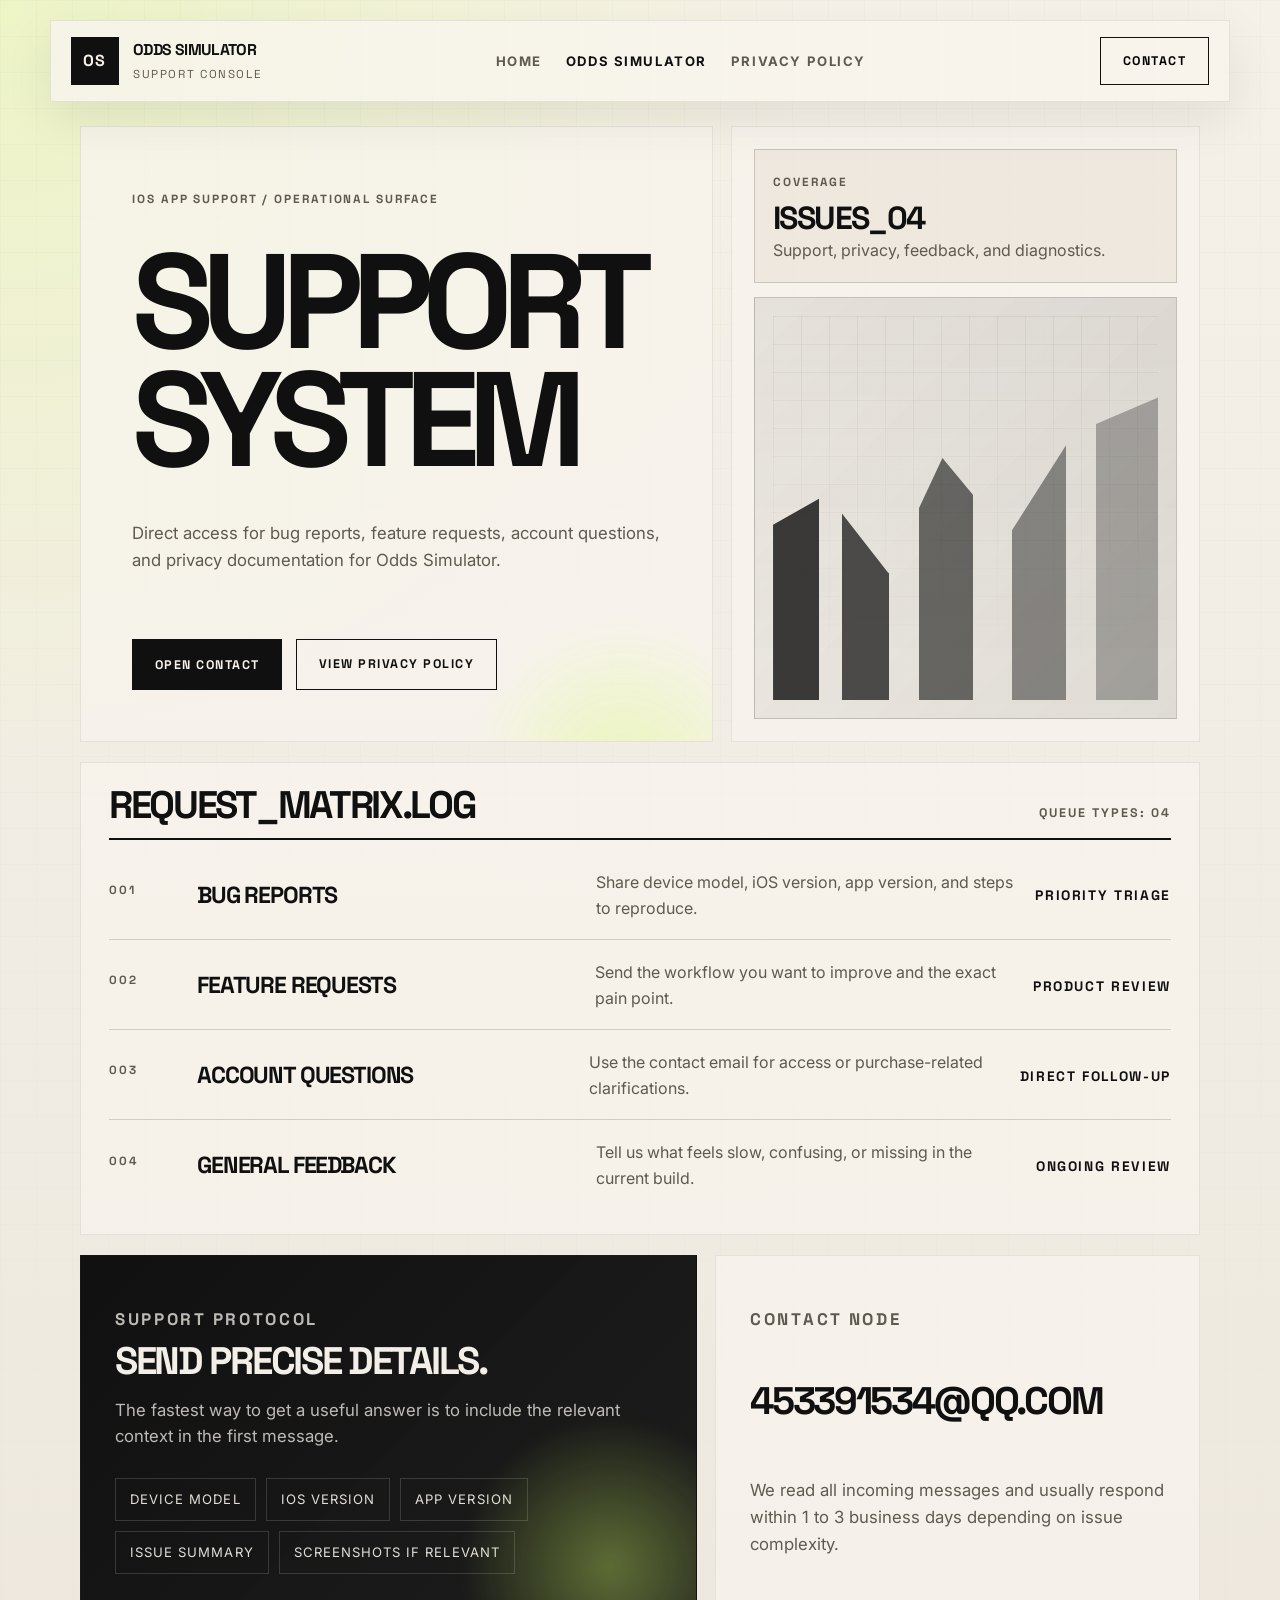
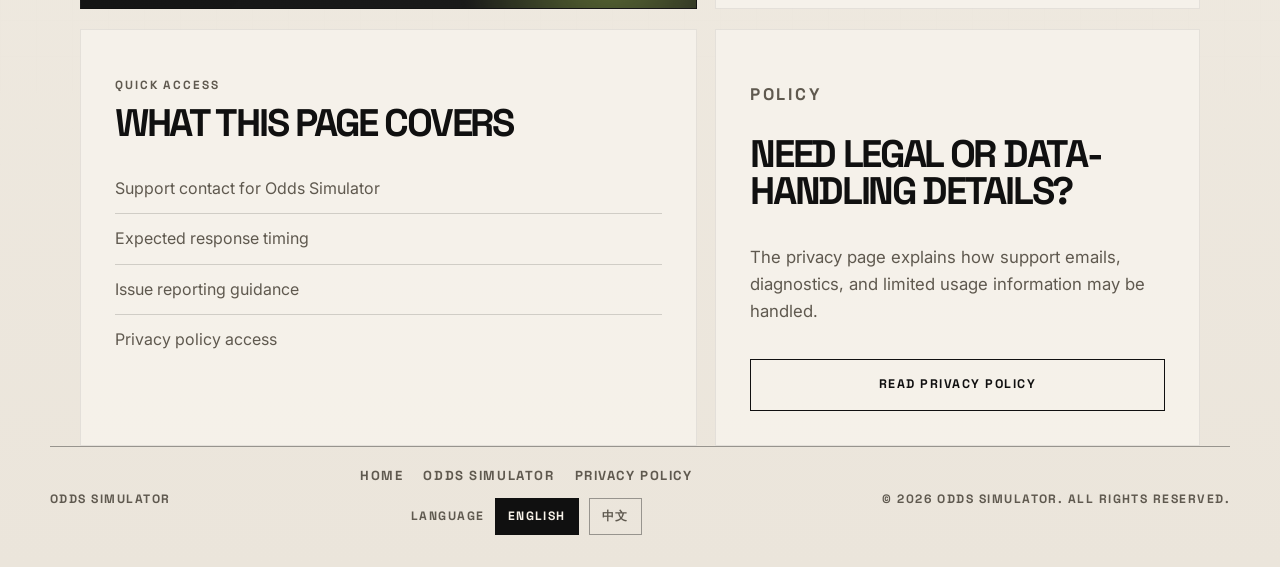
==== odds-simulator.html @ 8f0ce34f "新的格式 更改和增加一级页面，原先以及页面改为二级" ====
<!doctype html>
<html lang="en">
<head>
  <meta charset="UTF-8" />
  <meta name="viewport" content="width=device-width, initial-scale=1.0" />
  <title>Odds Simulator Support</title>
  <meta
    name="description"
    content="Official support page for Odds Simulator, including contact, response expectations, and privacy resources."
  />
  <link rel="preconnect" href="https://fonts.googleapis.com" />
  <link rel="preconnect" href="https://fonts.gstatic.com" crossorigin />
  <link
    href="https://fonts.googleapis.com/css2?family=Inter:wght@400;500;600;700&family=Space+Grotesk:wght@500;700&display=swap"
    rel="stylesheet"
  />
  <link rel="stylesheet" href="site.css" />
  <script defer src="app.js"></script>
</head>
<body class="theme-ledger theme-support" data-page="support">
  <div class="site-shell">
    <header class="site-header">
      <a class="brand" href="index.html" data-i18n-attr="aria-label:brand.aria">
        <span class="brand-mark">OS</span>
        <span class="brand-copy">
          <strong>Odds Simulator</strong>
          <span data-i18n="brand.subhead">Support Console</span>
        </span>
      </a>

      <nav class="site-nav" aria-label="Primary navigation" data-i18n-attr="aria-label:nav.aria">
        <a href="index.html" data-i18n="nav.home">Home</a>
        <a href="odds-simulator.html" aria-current="page" data-i18n="nav.odds">Odds Simulator</a>
        <a href="privacy.html" data-i18n="nav.privacy">Privacy Policy</a>
      </nav>

      <button type="button" class="header-cta" data-open-contact data-i18n="header.contact">Contact</button>
    </header>

    <main class="support-main">
      <section class="hero hero-support">
        <div class="hero-copy">
          <p class="section-kicker" data-i18n="hero.kicker">iOS App Support / Operational Surface</p>
          <h1 data-i18n-html="hero.title">SUPPORT<br />SYSTEM</h1>
          <p class="hero-lead" data-i18n="hero.lead">
            Direct access for bug reports, feature requests, account questions, and privacy documentation for Odds Simulator.
          </p>

          <div class="hero-actions">
            <button type="button" class="button button-primary" data-open-contact data-i18n="hero.email">Email Support</button>
            <a class="button button-secondary" href="privacy.html" data-i18n="hero.privacy">View Privacy Policy</a>
          </div>
        </div>

        <aside class="hero-meta hero-meta-compact" aria-label="Support metadata" data-i18n-attr="aria-label:hero.metaAria">
          <div class="meta-block">
            <span class="meta-label" data-i18n="meta.coverageLabel">Coverage</span>
            <strong data-i18n="meta.coverageValue">ISSUES_04</strong>
            <p data-i18n="meta.coverageBody">Support, privacy, feedback, and diagnostics.</p>
          </div>

          <div class="diagnostic-visual diagnostic-visual-abstract" aria-hidden="true"></div>
        </aside>
      </section>

      <section class="ledger-section">
        <div class="section-heading">
          <h2 data-i18n="matrix.title">REQUEST_MATRIX.log</h2>
          <span data-i18n="matrix.count">QUEUE TYPES: 04</span>
        </div>

        <div class="ledger-table" role="list">
          <div class="ledger-row" role="listitem">
            <span class="ledger-index">001</span>
            <h3 data-i18n="row1.title">Bug Reports</h3>
            <p data-i18n="row1.body">Share device model, iOS version, app version, and steps to reproduce.</p>
            <strong data-i18n="row1.tag">Priority triage</strong>
          </div>

          <div class="ledger-row" role="listitem">
            <span class="ledger-index">002</span>
            <h3 data-i18n="row2.title">Feature Requests</h3>
            <p data-i18n="row2.body">Send the workflow you want to improve and the exact pain point.</p>
            <strong data-i18n="row2.tag">Product review</strong>
          </div>

          <div class="ledger-row" role="listitem">
            <span class="ledger-index">003</span>
            <h3 data-i18n="row3.title">Account Questions</h3>
            <p data-i18n="row3.body">Use the contact email for access or purchase-related clarifications.</p>
            <strong data-i18n="row3.tag">Direct follow-up</strong>
          </div>

          <div class="ledger-row" role="listitem">
            <span class="ledger-index">004</span>
            <h3 data-i18n="row4.title">General Feedback</h3>
            <p data-i18n="row4.body">Tell us what feels slow, confusing, or missing in the current build.</p>
            <strong data-i18n="row4.tag">Ongoing review</strong>
          </div>
        </div>
      </section>

      <section class="signal-band">
        <div class="signal-plane">
          <p class="section-kicker" data-i18n="protocol.kicker">Support Protocol</p>
          <h2 data-i18n="protocol.title">Send precise details.</h2>
          <p data-i18n="protocol.body">The fastest way to get a useful answer is to include the relevant context in the first message.</p>

          <div class="signal-list">
            <span data-i18n="protocol.item1">Device model</span>
            <span data-i18n="protocol.item2">iOS version</span>
            <span data-i18n="protocol.item3">App version</span>
            <span data-i18n="protocol.item4">Issue summary</span>
            <span data-i18n="protocol.item5">Screenshots if relevant</span>
          </div>
        </div>

        <div class="protocol-panel">
          <p class="section-kicker" data-i18n="contact.kicker">Contact Node</p>
          <h2>453391534@qq.com</h2>
          <p data-i18n="contact.body">We read all incoming messages and usually respond within 1 to 3 business days depending on issue complexity.</p>
        </div>
      </section>

      <section class="closing-grid">
        <div class="summary-panel">
          <p class="section-kicker" data-i18n="summary.kicker">Quick Access</p>
          <h2 data-i18n="summary.title">What this page covers</h2>
          <ul class="summary-list">
            <li data-i18n="summary.item1">Support contact for Odds Simulator</li>
            <li data-i18n="summary.item2">Expected response timing</li>
            <li data-i18n="summary.item3">Issue reporting guidance</li>
            <li data-i18n="summary.item4">Privacy policy access</li>
          </ul>
        </div>

        <div class="cta-panel">
          <p class="section-kicker" data-i18n="cta.kicker">Policy</p>
          <h2 data-i18n="cta.title">Need legal or data-handling details?</h2>
          <p data-i18n="cta.body">The privacy page explains how support emails, diagnostics, and limited usage information may be handled.</p>
          <a class="button button-secondary" href="privacy.html" data-i18n="cta.button">Read Privacy Policy</a>
        </div>
      </section>
    </main>

    <footer class="site-footer">
      <span>Odds Simulator</span>
      <div class="footer-center">
        <div class="footer-links">
          <a href="index.html" data-i18n="nav.home">Home</a>
          <a href="odds-simulator.html" data-i18n="nav.odds">Odds Simulator</a>
          <a href="privacy.html" data-i18n="nav.privacy">Privacy Policy</a>
        </div>
        <div class="language-switcher" role="group" aria-label="Language switcher" data-i18n-attr="aria-label:footer.languageAria">
          <span class="language-label" data-i18n="footer.language">Language</span>
          <button type="button" class="language-option" data-lang-option="en">English</button>
          <button type="button" class="language-option" data-lang-option="zh">中文</button>
        </div>
      </div>
      <span data-i18n="footer.copyright">&copy; 2026 Odds Simulator. All rights reserved.</span>
    </footer>
  </div>

  <div class="contact-modal" data-contact-modal hidden>
    <div class="contact-backdrop" data-close-contact></div>
    <div class="contact-dialog" role="dialog" aria-modal="true" aria-labelledby="contact-modal-title">
      <button type="button" class="contact-close" data-close-contact aria-label="Close">×</button>
      <p class="contact-kicker" data-i18n="modal.kicker">Contact</p>
      <h2 id="contact-modal-title" data-i18n="modal.title">Get in touch</h2>
      <p class="contact-value">453391534@qq.com</p>
      <p class="contact-copy" data-i18n="modal.body">Use this email for project questions, support requests, and privacy-related communication.</p>
      <a class="button button-primary" href="mailto:453391534@qq.com" data-i18n="modal.button">Send Email</a>
    </div>
  </div>
</body>
</html>
---- site.css ----
:root {
  --bg: #f1ece3;
  --surface: rgba(248, 244, 237, 0.78);
  --surface-strong: #e0d8cb;
  --ink: #101010;
  --muted: #5f594f;
  --line: rgba(16, 16, 16, 0.16);
  --line-strong: rgba(16, 16, 16, 0.38);
  --accent: #d4ff63;
  --accent-ink: #172100;
  --shadow: 0 30px 80px rgba(16, 16, 16, 0.12);
  --radius: 28px;
  --max-width: 1240px;
}

*,
*::before,
*::after {
  box-sizing: border-box;
}

html {
  scroll-behavior: smooth;
}

body {
  margin: 0;
  min-height: 100vh;
  color: var(--ink);
  background:
    radial-gradient(circle at top left, rgba(212, 255, 99, 0.26), transparent 32%),
    linear-gradient(180deg, #f6f1e8 0%, var(--bg) 44%, #ebe5db 100%);
  font-family: "Inter", sans-serif;
  line-height: 1.6;
  perspective: 1800px;
}

body.modal-open {
  overflow: hidden;
}

body::before {
  content: "";
  position: fixed;
  inset: 0;
  pointer-events: none;
  background-image:
    linear-gradient(rgba(16, 16, 16, 0.035) 1px, transparent 1px),
    linear-gradient(90deg, rgba(16, 16, 16, 0.035) 1px, transparent 1px);
  background-size: 36px 36px;
  mask-image: linear-gradient(180deg, rgba(0, 0, 0, 0.5), transparent 88%);
}

body.theme-invoice {
  background: #f6f3ec;
}

body.theme-invoice::before {
  background-image:
    linear-gradient(rgba(16, 16, 16, 0.05) 1px, transparent 1px),
    linear-gradient(90deg, rgba(16, 16, 16, 0.05) 1px, transparent 1px);
  background-size: 48px 48px;
  mask-image: linear-gradient(180deg, rgba(0, 0, 0, 0.2), transparent 90%);
}

a {
  color: inherit;
}

img {
  max-width: 100%;
  display: block;
}

.site-shell {
  width: min(calc(100% - 32px), var(--max-width));
  margin: 0 auto;
  padding: 20px 0 32px;
  transform-origin: left center;
  animation: page-flip-in 620ms cubic-bezier(0.22, 1, 0.36, 1) both;
}

body.is-page-leaving .site-shell {
  pointer-events: none;
  animation: page-flip-out 420ms cubic-bezier(0.55, 0.06, 0.68, 0.19) forwards;
}

.site-header,
.site-footer {
  display: grid;
  grid-template-columns: auto 1fr auto;
  align-items: center;
  gap: 24px;
}

.site-header {
  position: sticky;
  top: 16px;
  z-index: 10;
  padding: 16px 20px;
  margin-bottom: 24px;
  border: 1px solid rgba(16, 16, 16, 0.08);
  background: rgba(248, 244, 237, 0.82);
  backdrop-filter: blur(14px);
  box-shadow: 0 18px 50px rgba(16, 16, 16, 0.08);
}

.brand {
  display: inline-flex;
  align-items: center;
  gap: 14px;
  text-decoration: none;
}

.brand-plain {
  gap: 0;
}

.brand-mark {
  display: grid;
  place-items: center;
  width: 48px;
  aspect-ratio: 1;
  background: var(--ink);
  color: #f5f1e9;
  font-family: "Space Grotesk", sans-serif;
  font-size: 1rem;
  font-weight: 700;
  letter-spacing: 0.08em;
}

.brand-copy {
  display: grid;
  gap: 2px;
  font-family: "Space Grotesk", sans-serif;
  text-transform: uppercase;
}

.brand-copy strong {
  font-size: 0.98rem;
  letter-spacing: -0.04em;
}

.brand-copy span {
  color: var(--muted);
  font-size: 0.72rem;
  letter-spacing: 0.14em;
}

.site-nav {
  display: flex;
  justify-content: center;
  gap: 24px;
  flex-wrap: wrap;
}

.site-nav a,
.footer-links a {
  text-decoration: none;
  font-size: 0.82rem;
  font-weight: 700;
  letter-spacing: 0.12em;
  text-transform: uppercase;
  color: var(--muted);
  transition: color 160ms ease;
}

.site-nav a:hover,
.site-nav a[aria-current="page"],
.footer-links a:hover {
  color: var(--ink);
}

.header-cta,
.button {
  display: inline-flex;
  align-items: center;
  justify-content: center;
  border: 1px solid var(--ink);
  padding: 0.92rem 1.35rem;
  text-decoration: none;
  font-family: "Space Grotesk", sans-serif;
  font-size: 0.78rem;
  font-weight: 700;
  letter-spacing: 0.12em;
  text-transform: uppercase;
  transition:
    transform 180ms ease,
    background-color 180ms ease,
    color 180ms ease,
    border-color 180ms ease;
}

.header-cta:hover,
.button:hover {
  transform: translateY(-2px);
}

.button-primary {
  background: var(--ink);
  color: #f7f2e9;
}

.button-primary:hover {
  background: var(--accent);
  border-color: var(--accent);
  color: var(--accent-ink);
}

.button-secondary {
  background: transparent;
  color: var(--ink);
}

.button-secondary:hover,
.header-cta:hover {
  background: var(--ink);
  color: #f7f2e9;
}

.header-cta {
  background: transparent;
  cursor: pointer;
}

.hero,
.signal-band,
.closing-grid,
.policy-shell {
  display: grid;
  gap: 24px;
}

.hero {
  grid-template-columns: minmax(0, 1.4fr) minmax(300px, 0.78fr);
  align-items: stretch;
  min-height: calc(100svh - 154px);
  margin-bottom: 26px;
}

.hero-copy,
.hero-meta,
.signal-plane,
.protocol-panel,
.summary-panel,
.cta-panel,
.policy-overview,
.policy-content {
  position: relative;
  overflow: hidden;
  border: 1px solid rgba(16, 16, 16, 0.08);
  background: var(--surface);
  backdrop-filter: blur(8px);
}

.hero-copy {
  display: flex;
  flex-direction: column;
  justify-content: space-between;
  padding: clamp(28px, 4vw, 56px);
  box-shadow: var(--shadow);
}

.hero-copy::after,
.signal-plane::after,
.policy-overview::after {
  content: "";
  position: absolute;
  inset: auto -10% -30% auto;
  width: 48%;
  aspect-ratio: 1;
  border-radius: 50%;
  background: radial-gradient(circle, rgba(212, 255, 99, 0.36), transparent 72%);
  filter: blur(6px);
  pointer-events: none;
}

.hero h1,
.policy-hero h1 {
  margin: 0;
  font-family: "Space Grotesk", sans-serif;
  font-size: clamp(4rem, 11vw, 8.4rem);
  line-height: 0.88;
  letter-spacing: -0.08em;
  text-transform: uppercase;
}

.hero h1 {
  animation: rise-in 700ms ease both;
}

.hero-lead,
.signal-plane p,
.protocol-panel p,
.cta-panel p,
.policy-overview p,
.policy-copy p,
.policy-copy li {
  max-width: 40rem;
  color: var(--muted);
  font-size: 1.05rem;
}

.hero-actions {
  display: flex;
  flex-wrap: wrap;
  gap: 14px;
  margin-top: 24px;
}

.hero-meta {
  display: grid;
  grid-template-rows: auto auto 1fr;
  gap: 18px;
  padding: 22px;
}

.hero-meta-compact {
  grid-template-rows: auto 1fr;
}

.meta-block {
  padding: 18px;
  border: 1px solid var(--line);
  background: rgba(224, 216, 203, 0.38);
}

.meta-label,
.section-kicker,
.ledger-index,
.policy-code {
  display: inline-block;
  margin-bottom: 10px;
  color: var(--muted);
  font-family: "Space Grotesk", sans-serif;
  font-size: 0.74rem;
  font-weight: 700;
  letter-spacing: 0.16em;
  text-transform: uppercase;
}

.meta-block strong {
  display: block;
  margin-bottom: 4px;
  font-family: "Space Grotesk", sans-serif;
  font-size: 2rem;
  line-height: 1;
  letter-spacing: -0.05em;
}

.meta-block p {
  margin: 0;
  color: var(--muted);
}

.diagnostic-visual {
  position: relative;
  min-height: 240px;
  padding: 16px;
  background:
    linear-gradient(180deg, rgba(16, 16, 16, 0.06), transparent),
    linear-gradient(135deg, rgba(16, 16, 16, 0.02), rgba(16, 16, 16, 0.1));
  border: 1px solid var(--line);
  overflow: hidden;
}

.diagnostic-visual-abstract::before,
.diagnostic-visual-abstract::after {
  content: "";
  position: absolute;
  inset: 18px;
}

.diagnostic-visual-abstract::before {
  background:
    linear-gradient(90deg, rgba(16, 16, 16, 0.06) 1px, transparent 1px),
    linear-gradient(rgba(16, 16, 16, 0.06) 1px, transparent 1px);
  background-size: 28px 28px;
  mask-image: linear-gradient(180deg, rgba(0, 0, 0, 0.9), transparent 92%);
}

.diagnostic-visual-abstract::after {
  inset: auto 18px 18px 18px;
  height: 72%;
  background:
    linear-gradient(
      90deg,
      rgba(16, 16, 16, 0.92) 0%,
      rgba(16, 16, 16, 0.92) 12%,
      transparent 12%,
      transparent 18%,
      rgba(16, 16, 16, 0.82) 18%,
      rgba(16, 16, 16, 0.82) 30%,
      transparent 30%,
      transparent 38%,
      rgba(16, 16, 16, 0.68) 38%,
      rgba(16, 16, 16, 0.68) 52%,
      transparent 52%,
      transparent 62%,
      rgba(16, 16, 16, 0.5) 62%,
      rgba(16, 16, 16, 0.5) 76%,
      transparent 76%,
      transparent 84%,
      rgba(16, 16, 16, 0.34) 84%,
      rgba(16, 16, 16, 0.34) 100%
    );
  clip-path: polygon(0 100%, 0 42%, 14% 32%, 30% 58%, 44% 20%, 61% 46%, 78% 12%, 100% 0, 100% 100%);
  opacity: 0.88;
}

.ledger-section {
  margin-bottom: 26px;
  padding: 28px;
  border: 1px solid rgba(16, 16, 16, 0.08);
  background: rgba(248, 244, 237, 0.72);
}

.section-heading {
  display: flex;
  justify-content: space-between;
  align-items: end;
  gap: 16px;
  margin-bottom: 12px;
  padding-bottom: 14px;
  border-bottom: 2px solid var(--ink);
}

.section-heading h2,
.signal-plane h2,
.protocol-panel h2,
.summary-panel h2,
.cta-panel h2,
.policy-copy h2 {
  margin: 0;
  font-family: "Space Grotesk", sans-serif;
  font-size: clamp(1.75rem, 3vw, 3rem);
  line-height: 0.95;
  letter-spacing: -0.06em;
  text-transform: uppercase;
}

.section-heading span {
  color: var(--muted);
  font-family: "Space Grotesk", sans-serif;
  font-size: 0.78rem;
  font-weight: 700;
  letter-spacing: 0.16em;
  text-transform: uppercase;
}

.ledger-table {
  display: grid;
}

.ledger-row {
  display: grid;
  grid-template-columns: 88px minmax(0, 1.2fr) minmax(0, 1.4fr) auto;
  align-items: center;
  gap: 18px;
  padding: 22px 0;
  border-bottom: 1px solid var(--line);
  transition: transform 180ms ease, background-color 180ms ease;
}

.ledger-row:last-child {
  border-bottom: 0;
}

.ledger-row:hover {
  transform: translateX(8px);
}

.ledger-row h3 {
  margin: 0;
  font-family: "Space Grotesk", sans-serif;
  font-size: 1.45rem;
  line-height: 1;
  text-transform: uppercase;
  letter-spacing: -0.05em;
}

.ledger-row p {
  margin: 0;
  color: var(--muted);
}

.ledger-row strong {
  font-family: "Space Grotesk", sans-serif;
  font-size: 0.86rem;
  letter-spacing: 0.12em;
  text-transform: uppercase;
}

.signal-band,
.closing-grid {
  grid-template-columns: minmax(0, 1.12fr) minmax(300px, 0.88fr);
  margin-bottom: 26px;
}

.signal-plane,
.protocol-panel,
.summary-panel,
.cta-panel,
.policy-overview,
.policy-content {
  padding: clamp(24px, 3vw, 34px);
}

.signal-plane {
  min-height: 400px;
  background:
    linear-gradient(135deg, rgba(16, 16, 16, 0.96), rgba(31, 31, 31, 0.86)),
    var(--ink);
  color: #f3efe8;
}

.signal-plane p {
  color: rgba(243, 239, 232, 0.76);
}

.signal-list {
  display: flex;
  flex-wrap: wrap;
  gap: 10px;
  margin-top: 28px;
}

.signal-list span {
  padding: 10px 14px;
  border: 1px solid rgba(243, 239, 232, 0.16);
  color: rgba(243, 239, 232, 0.92);
  font-size: 0.82rem;
  letter-spacing: 0.08em;
  text-transform: uppercase;
}

.protocol-panel,
.cta-panel {
  display: flex;
  flex-direction: column;
  justify-content: space-between;
  gap: 18px;
}

.summary-list {
  margin: 22px 0 0;
  padding: 0;
  list-style: none;
}

.summary-list li {
  padding: 12px 0;
  border-bottom: 1px solid var(--line);
  color: var(--muted);
}

.summary-list li:last-child {
  border-bottom: 0;
}

.policy-shell {
  grid-template-columns: minmax(300px, 0.7fr) minmax(0, 1.3fr);
}

.policy-overview {
  display: flex;
  flex-direction: column;
  gap: 26px;
  min-height: calc(100svh - 154px);
}

.policy-hero {
  display: grid;
  gap: 10px;
}

.policy-hero .muted {
  margin: 0;
  color: var(--muted);
}

.policy-overview .meta-block {
  background: rgba(16, 16, 16, 0.03);
}

.policy-content {
  display: grid;
  gap: 28px;
}

.policy-copy {
  display: grid;
  gap: 20px;
  padding-bottom: 22px;
  border-bottom: 1px solid var(--line);
}

.policy-copy:last-of-type {
  padding-bottom: 0;
  border-bottom: 0;
}

.policy-copy h2 {
  font-size: clamp(1.4rem, 2.2vw, 2rem);
}

.policy-copy p,
.policy-copy ul {
  margin: 0;
}

.policy-copy ul {
  padding-left: 18px;
}

.invoice-shell {
  width: min(calc(100% - 24px), 1380px);
}

.invoice-header {
  border: 1px solid rgba(16, 16, 16, 0.16);
  background: rgba(255, 255, 255, 0.82);
  box-shadow: none;
}

.invoice-header .brand-copy strong,
.invoice-footer > span:first-child {
  letter-spacing: -0.06em;
}

.invoice-page {
  display: grid;
  gap: 28px;
  padding: clamp(18px, 3vw, 30px);
  border: 1px solid rgba(16, 16, 16, 0.18);
  background: rgba(255, 255, 255, 0.92);
}

.invoice-hero,
.invoice-ledger,
.invoice-footer-grid {
  display: grid;
  gap: 18px;
}

.invoice-hero {
  position: relative;
}

.invoice-topline,
.invoice-title-row,
.invoice-ledger-head,
.invoice-line-item,
.invoice-footer-grid {
  display: grid;
  gap: 18px;
}

.invoice-topline,
.invoice-title-row {
  grid-template-columns: 1fr auto;
  align-items: end;
}

.invoice-meta {
  display: flex;
  gap: 18px;
  flex-wrap: wrap;
  font-size: 0.76rem;
  font-weight: 700;
  letter-spacing: 0.08em;
  text-transform: uppercase;
}

.invoice-stamp {
  font-family: "Space Grotesk", sans-serif;
  font-size: clamp(1.5rem, 4vw, 2.8rem);
  line-height: 0.9;
  letter-spacing: -0.08em;
  text-transform: uppercase;
}

.invoice-title-row h1 {
  margin: 0;
  font-family: "Space Grotesk", sans-serif;
  font-size: clamp(3.2rem, 10vw, 6rem);
  line-height: 0.88;
  letter-spacing: -0.09em;
  text-transform: uppercase;
}

.invoice-code {
  display: grid;
  gap: 2px;
  justify-items: end;
  font-size: 0.76rem;
  text-transform: uppercase;
  letter-spacing: 0.12em;
}

.invoice-code strong {
  font-family: "Space Grotesk", sans-serif;
  font-size: 1.4rem;
  letter-spacing: -0.06em;
}

.invoice-intro {
  max-width: 52rem;
  margin: 0;
  padding-top: 14px;
  border-top: 1px solid rgba(16, 16, 16, 0.2);
  font-size: 1.02rem;
}

.invoice-gif-accent {
  position: relative;
  margin: 6px 0 0;
  border: 1px solid rgba(16, 16, 16, 0.18);
  background:
    radial-gradient(circle at 15% 20%, rgba(212, 255, 99, 0.32), transparent 24%),
    #ddd5c8;
  overflow: hidden;
  pointer-events: none;
}

.invoice-gif-accent::after {
  content: "";
  position: absolute;
  inset: auto 18px 18px auto;
  width: 128px;
  height: 128px;
  border-radius: 50%;
  background: radial-gradient(circle, rgba(255, 255, 255, 0.28), transparent 70%);
  mix-blend-mode: screen;
}

.invoice-gif-accent img {
  width: 100%;
  height: clamp(180px, 28vw, 300px);
  object-fit: cover;
  filter: saturate(0.7) contrast(1.06) sepia(0.18);
  mix-blend-mode: multiply;
}

.invoice-ledger {
  border-top: 2px solid var(--ink);
}

.invoice-ledger-head,
.invoice-line-item {
  grid-template-columns: minmax(240px, 0.7fr) minmax(0, 1.3fr) auto;
  align-items: center;
}

.invoice-ledger-head {
  padding: 14px 0 10px;
  border-bottom: 1px solid rgba(16, 16, 16, 0.2);
  font-size: 0.76rem;
  font-weight: 700;
  letter-spacing: 0.14em;
  text-transform: uppercase;
}

.invoice-line-item {
  padding: 20px 0;
  border-bottom: 1px solid rgba(16, 16, 16, 0.14);
}

.invoice-line-item h2,
.invoice-summary h3,
.invoice-contact h3 {
  margin: 0;
  font-family: "Space Grotesk", sans-serif;
  font-size: clamp(1.4rem, 3vw, 2rem);
  line-height: 0.95;
  letter-spacing: -0.05em;
  text-transform: uppercase;
}

.invoice-line-item p,
.invoice-summary li,
.invoice-contact p {
  margin: 0;
  color: #2b2b2b;
}

.invoice-line-code {
  display: inline-block;
  margin-bottom: 8px;
  font-size: 0.74rem;
  font-weight: 700;
  letter-spacing: 0.14em;
  text-transform: uppercase;
}

.invoice-line-link {
  font-family: "Space Grotesk", sans-serif;
  font-size: 0.84rem;
  font-weight: 700;
  letter-spacing: 0.12em;
  text-transform: uppercase;
  text-decoration: none;
}

.invoice-line-item-muted {
  opacity: 0.78;
}

.invoice-footer-grid {
  grid-template-columns: 1.1fr 0.9fr;
  padding-top: 18px;
  border-top: 1px solid rgba(16, 16, 16, 0.2);
}

.invoice-summary ul {
  margin: 12px 0 0;
  padding-left: 18px;
}

.invoice-contact {
  display: grid;
  gap: 14px;
  justify-items: start;
}

.invoice-button {
  min-width: 180px;
}

.invoice-footer {
  border-top-color: rgba(16, 16, 16, 0.22);
}

.contact-modal[hidden] {
  display: none;
}

.contact-modal {
  position: fixed;
  inset: 0;
  z-index: 100;
}

.contact-backdrop {
  position: absolute;
  inset: 0;
  background: rgba(0, 0, 0, 0.52);
}

.contact-dialog {
  position: relative;
  width: min(calc(100% - 32px), 520px);
  margin: 10vh auto 0;
  padding: 28px;
  border: 1px solid rgba(16, 16, 16, 0.18);
  background: #fffdf8;
  box-shadow: 0 30px 80px rgba(0, 0, 0, 0.22);
}

.contact-close {
  position: absolute;
  top: 10px;
  right: 12px;
  border: 0;
  background: transparent;
  font-size: 2rem;
  line-height: 1;
  cursor: pointer;
}

.contact-kicker {
  margin: 0 0 10px;
  font-size: 0.74rem;
  font-weight: 700;
  letter-spacing: 0.16em;
  text-transform: uppercase;
}

.contact-dialog h2 {
  margin: 0 0 10px;
  font-family: "Space Grotesk", sans-serif;
  font-size: clamp(2rem, 6vw, 3rem);
  line-height: 0.92;
  letter-spacing: -0.07em;
  text-transform: uppercase;
}

.contact-value {
  margin: 0 0 10px;
  font-family: "Space Grotesk", sans-serif;
  font-size: 1.2rem;
  font-weight: 700;
  letter-spacing: -0.04em;
}

.contact-copy {
  margin: 0 0 18px;
  color: var(--muted);
}

.site-footer {
  padding: 18px 0 0;
  border-top: 1px solid var(--line-strong);
  color: var(--muted);
  font-family: "Space Grotesk", sans-serif;
  font-size: 0.76rem;
  font-weight: 700;
  letter-spacing: 0.12em;
  text-transform: uppercase;
}

.footer-center {
  display: grid;
  gap: 12px;
  justify-items: center;
}

.footer-links {
  display: flex;
  justify-content: center;
  gap: 20px;
  flex-wrap: wrap;
}

.language-switcher {
  display: flex;
  align-items: center;
  justify-content: center;
  gap: 10px;
  flex-wrap: wrap;
}

.language-label {
  color: var(--muted);
}

.language-option {
  border: 1px solid var(--line-strong);
  background: transparent;
  color: var(--muted);
  padding: 8px 12px;
  font: inherit;
  letter-spacing: 0.12em;
  text-transform: uppercase;
  cursor: pointer;
  transition:
    background-color 160ms ease,
    color 160ms ease,
    border-color 160ms ease,
    transform 160ms ease;
}

.language-option:hover {
  transform: translateY(-1px);
  border-color: var(--ink);
  color: var(--ink);
}

.language-option.is-active {
  background: var(--ink);
  border-color: var(--ink);
  color: #f7f2e9;
}

@keyframes rise-in {
  from {
    opacity: 0;
    transform: translateY(24px);
  }

  to {
    opacity: 1;
    transform: translateY(0);
  }
}

@keyframes page-flip-in {
  from {
    opacity: 0;
    transform: rotateY(-14deg) translate3d(36px, 0, 0) scale(0.986);
    filter: blur(10px);
  }

  to {
    opacity: 1;
    transform: none;
    filter: blur(0);
  }
}

@keyframes page-flip-out {
  from {
    opacity: 1;
    transform: none;
    filter: blur(0);
  }

  to {
    opacity: 0;
    transform: rotateY(14deg) translate3d(-42px, 0, 0) scale(0.986);
    filter: blur(12px);
  }
}

.theme-support .site-shell {
  width: min(calc(100% - 32px), 1180px);
}

.support-main {
  width: min(100%, 1120px);
  margin: 0 auto;
  display: grid;
  gap: 20px;
}

.theme-support .hero {
  grid-template-columns: minmax(0, 1.08fr) minmax(320px, 0.8fr);
  min-height: auto;
  gap: 18px;
  margin-bottom: 0;
}

.theme-support .hero-copy {
  min-height: 460px;
  justify-content: center;
  gap: 24px;
}

.theme-support .hero-copy,
.theme-support .hero-meta,
.theme-support .ledger-section,
.theme-support .signal-plane,
.theme-support .protocol-panel,
.theme-support .summary-panel,
.theme-support .cta-panel {
  box-shadow: none;
}

.theme-support .hero-meta {
  align-content: start;
  gap: 14px;
}

.theme-support .ledger-section,
.theme-support .signal-band,
.theme-support .closing-grid {
  margin-bottom: 0;
}

.theme-support .ledger-section {
  padding: 24px 28px;
}

.theme-support .ledger-table {
  gap: 2px;
}

.theme-support .ledger-row {
  grid-template-columns: 72px minmax(0, 0.95fr) minmax(0, 1.05fr) auto;
  gap: 16px;
  padding: 18px 0;
}

.theme-support .signal-band,
.theme-support .closing-grid {
  gap: 18px;
}

.theme-support .signal-plane {
  min-height: 320px;
}

.theme-support .protocol-panel,
.theme-support .summary-panel,
.theme-support .cta-panel {
  min-height: 100%;
}

@media (max-width: 1080px) {
  .hero,
  .signal-band,
  .closing-grid,
  .policy-shell,
  .invoice-footer-grid {
    grid-template-columns: 1fr;
  }

  .hero {
    min-height: auto;
  }

  .policy-overview {
    min-height: auto;
  }

  .ledger-row {
    grid-template-columns: 72px 1fr;
    align-items: start;
  }

  .ledger-row p,
  .ledger-row strong {
    grid-column: 2;
  }

  .invoice-ledger-head,
  .invoice-line-item {
    grid-template-columns: 1fr;
    align-items: start;
  }

  .theme-support .hero-copy {
    min-height: auto;
  }

  .theme-support .ledger-row {
    grid-template-columns: 72px 1fr;
  }
}

@media (max-width: 760px) {
  .site-shell {
    width: min(calc(100% - 20px), var(--max-width));
    padding-top: 10px;
  }

  .site-header,
  .site-footer {
    grid-template-columns: 1fr;
    justify-items: start;
  }

  .site-nav {
    justify-content: start;
  }

  .header-cta {
    width: 100%;
  }

  .hero h1,
  .policy-hero h1 {
    font-size: clamp(3.5rem, 24vw, 5.6rem);
  }

  .invoice-title-row,
  .invoice-topline {
    grid-template-columns: 1fr;
  }

  .hero-actions,
  .footer-links,
  .footer-center {
    width: 100%;
  }

  .hero-actions .button,
  .button,
  .header-cta {
    width: 100%;
  }

  .ledger-section,
  .hero-copy,
  .hero-meta,
  .signal-plane,
  .protocol-panel,
  .summary-panel,
  .cta-panel,
  .policy-overview,
  .policy-content {
    padding: 22px;
  }

  .section-heading {
    align-items: start;
    flex-direction: column;
  }

  .ledger-row {
    grid-template-columns: 1fr;
    gap: 10px;
  }

  .ledger-row p,
  .ledger-row strong {
    grid-column: auto;
  }

  .diagnostic-visual {
    min-height: 200px;
  }

  .invoice-gif-accent img {
    height: 180px;
  }

  .footer-center,
  .language-switcher {
    justify-items: start;
    justify-content: flex-start;
  }

  .contact-dialog {
    margin-top: 8vh;
    padding: 22px;
  }
}

@media (prefers-reduced-motion: reduce) {
  html {
    scroll-behavior: auto;
  }

  *,
  *::before,
  *::after {
    animation-duration: 0.01ms !important;
    animation-iteration-count: 1 !important;
    transition-duration: 0.01ms !important;
  }
}
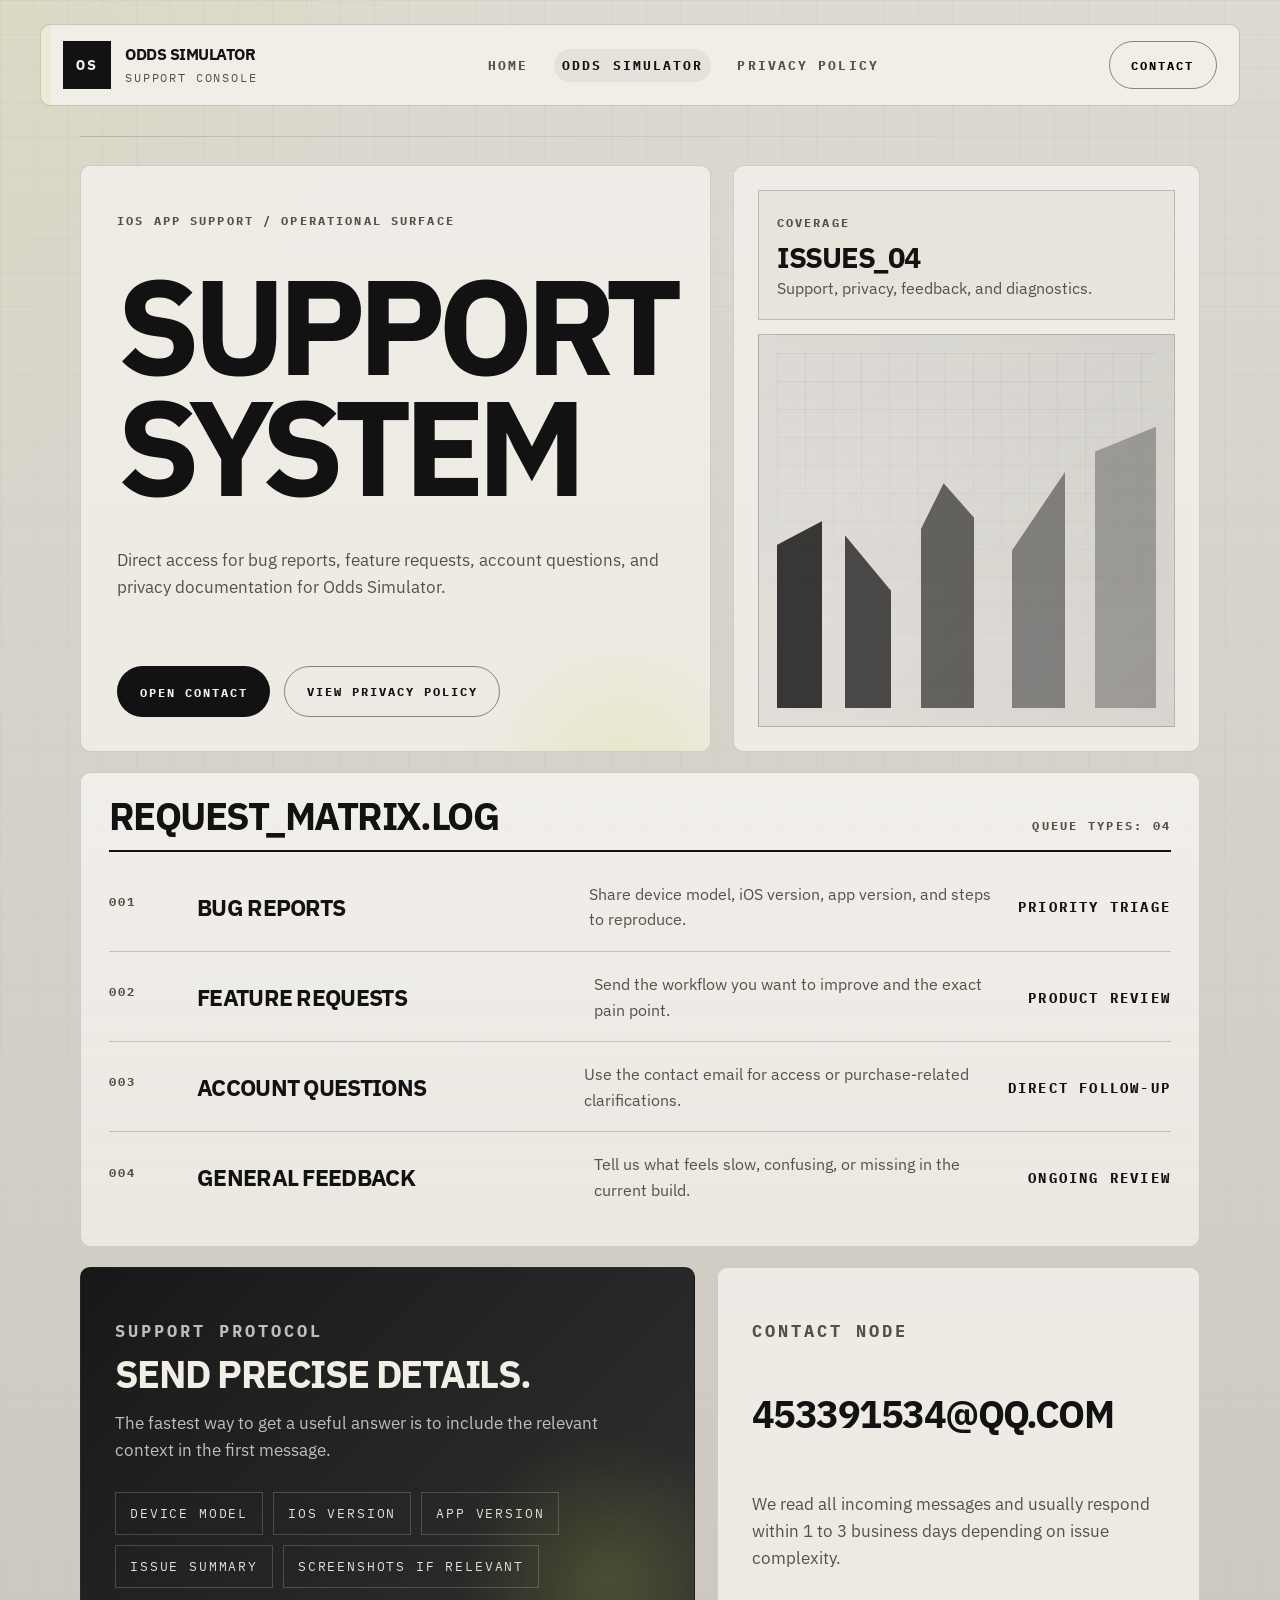
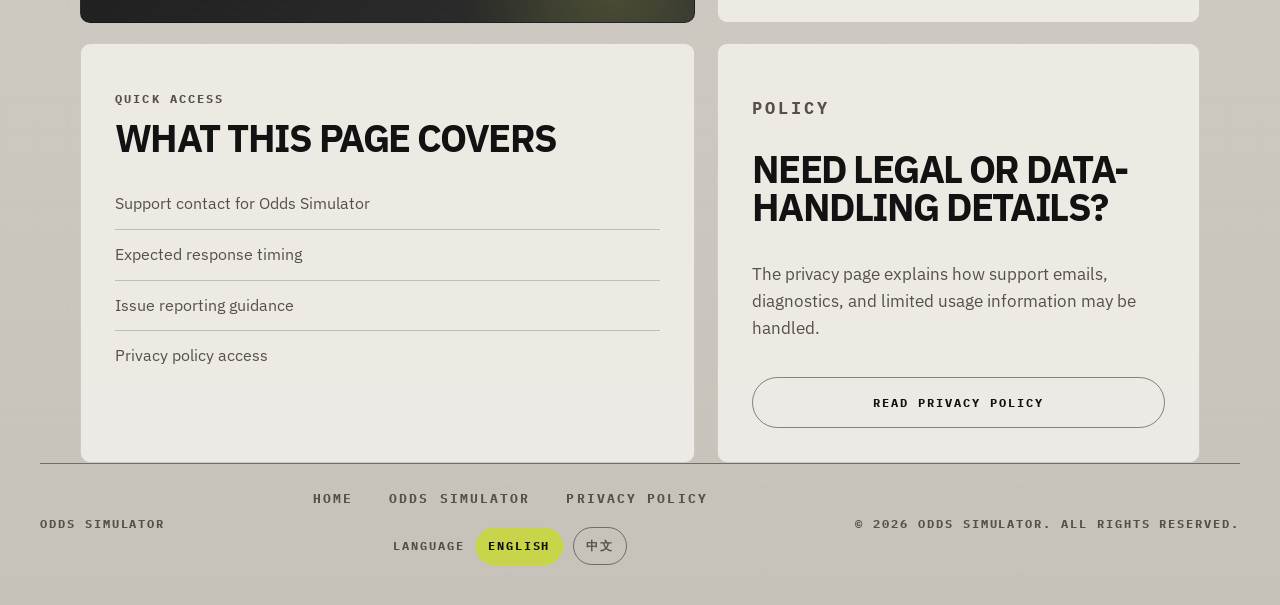
==== commit 1b046e6e: "Add files via upload" ====
--- a/odds-simulator.html
+++ b/odds-simulator.html
@@ -11,7 +11,7 @@
   <link rel="preconnect" href="https://fonts.googleapis.com" />
   <link rel="preconnect" href="https://fonts.gstatic.com" crossorigin />
   <link
-    href="https://fonts.googleapis.com/css2?family=Inter:wght@400;500;600;700&family=Space+Grotesk:wght@500;700&display=swap"
+    href="https://fonts.googleapis.com/css2?family=IBM+Plex+Mono:wght@400;500;600;700&family=IBM+Plex+Sans:wght@400;500;600;700&display=swap"
     rel="stylesheet"
   />
   <link rel="stylesheet" href="site.css" />
--- a/site.css
+++ b/site.css
@@ -1,16 +1,20 @@
 :root {
-  --bg: #f1ece3;
-  --surface: rgba(248, 244, 237, 0.78);
-  --surface-strong: #e0d8cb;
-  --ink: #101010;
-  --muted: #5f594f;
-  --line: rgba(16, 16, 16, 0.16);
-  --line-strong: rgba(16, 16, 16, 0.38);
-  --accent: #d4ff63;
-  --accent-ink: #172100;
-  --shadow: 0 30px 80px rgba(16, 16, 16, 0.12);
-  --radius: 28px;
+  --bg: #d2cec6;
+  --surface: rgba(241, 238, 232, 0.9);
+  --surface-strong: #c3beb2;
+  --ink: #121212;
+  --muted: #555149;
+  --line: rgba(18, 18, 18, 0.2);
+  --line-strong: rgba(18, 18, 18, 0.48);
+  --accent: #c8d54b;
+  --accent-ink: #121408;
+  --shadow: none;
+  --radius: 10px;
+  --button-radius: 999px;
   --max-width: 1240px;
+  --font-body: "IBM Plex Sans", sans-serif;
+  --font-display: "IBM Plex Sans", sans-serif;
+  --font-mono: "IBM Plex Mono", monospace;
 }
 
 *,
@@ -28,9 +32,9 @@
   min-height: 100vh;
   color: var(--ink);
   background:
-    radial-gradient(circle at top left, rgba(212, 255, 99, 0.26), transparent 32%),
-    linear-gradient(180deg, #f6f1e8 0%, var(--bg) 44%, #ebe5db 100%);
-  font-family: "Inter", sans-serif;
+    linear-gradient(135deg, rgba(200, 213, 75, 0.1), transparent 16%),
+    linear-gradient(180deg, #ddd9d1 0%, #d2cec6 54%, #c6c2ba 100%);
+  font-family: var(--font-body);
   line-height: 1.6;
   perspective: 1800px;
 }
@@ -45,22 +49,24 @@
   inset: 0;
   pointer-events: none;
   background-image:
-    linear-gradient(rgba(16, 16, 16, 0.035) 1px, transparent 1px),
-    linear-gradient(90deg, rgba(16, 16, 16, 0.035) 1px, transparent 1px);
-  background-size: 36px 36px;
-  mask-image: linear-gradient(180deg, rgba(0, 0, 0, 0.5), transparent 88%);
+    linear-gradient(rgba(18, 18, 18, 0.055) 1px, transparent 1px),
+    linear-gradient(90deg, rgba(18, 18, 18, 0.055) 1px, transparent 1px),
+    linear-gradient(180deg, rgba(255, 255, 255, 0.06), transparent 42%);
+  background-size: 34px 34px, 34px 34px, 100% 100%;
+  mask-image: linear-gradient(180deg, rgba(0, 0, 0, 0.52), transparent 92%);
 }
 
 body.theme-invoice {
-  background: #f6f3ec;
+  background:
+    linear-gradient(180deg, #ece8df 0%, #e2ddd4 100%);
 }
 
 body.theme-invoice::before {
   background-image:
-    linear-gradient(rgba(16, 16, 16, 0.05) 1px, transparent 1px),
-    linear-gradient(90deg, rgba(16, 16, 16, 0.05) 1px, transparent 1px);
-  background-size: 48px 48px;
-  mask-image: linear-gradient(180deg, rgba(0, 0, 0, 0.2), transparent 90%);
+    linear-gradient(rgba(18, 18, 18, 0.065) 1px, transparent 1px),
+    linear-gradient(90deg, rgba(18, 18, 18, 0.065) 1px, transparent 1px);
+  background-size: 42px 42px;
+  mask-image: linear-gradient(180deg, rgba(0, 0, 0, 0.24), transparent 90%);
 }
 
 a {
@@ -99,10 +105,13 @@
   z-index: 10;
   padding: 16px 20px;
   margin-bottom: 24px;
-  border: 1px solid rgba(16, 16, 16, 0.08);
-  background: rgba(248, 244, 237, 0.82);
+  border: 1px solid rgba(18, 18, 18, 0.18);
+  border-radius: var(--radius);
+  background:
+    linear-gradient(90deg, rgba(200, 213, 75, 0.12) 0, rgba(200, 213, 75, 0.12) 10px, transparent 10px),
+    rgba(243, 240, 234, 0.9);
   backdrop-filter: blur(14px);
-  box-shadow: 0 18px 50px rgba(16, 16, 16, 0.08);
+  box-shadow: none;
 }
 
 .brand {
@@ -122,29 +131,31 @@
   width: 48px;
   aspect-ratio: 1;
   background: var(--ink);
-  color: #f5f1e9;
-  font-family: "Space Grotesk", sans-serif;
-  font-size: 1rem;
+  color: #efece5;
+  font-family: var(--font-mono);
+  font-size: 0.92rem;
   font-weight: 700;
-  letter-spacing: 0.08em;
+  letter-spacing: 0.14em;
+  border: 1px solid rgba(18, 18, 18, 0.5);
 }
 
 .brand-copy {
   display: grid;
   gap: 2px;
-  font-family: "Space Grotesk", sans-serif;
+  font-family: var(--font-display);
   text-transform: uppercase;
 }
 
 .brand-copy strong {
   font-size: 0.98rem;
-  letter-spacing: -0.04em;
+  letter-spacing: -0.03em;
 }
 
 .brand-copy span {
   color: var(--muted);
   font-size: 0.72rem;
-  letter-spacing: 0.14em;
+  font-family: var(--font-mono);
+  letter-spacing: 0.16em;
 }
 
 .site-nav {
@@ -159,16 +170,20 @@
   text-decoration: none;
   font-size: 0.82rem;
   font-weight: 700;
-  letter-spacing: 0.12em;
+  font-family: var(--font-mono);
+  letter-spacing: 0.16em;
   text-transform: uppercase;
   color: var(--muted);
-  transition: color 160ms ease;
+  transition: color 160ms ease, background-color 160ms ease;
+  padding: 6px 8px;
+  border-radius: 999px;
 }
 
 .site-nav a:hover,
 .site-nav a[aria-current="page"],
 .footer-links a:hover {
   color: var(--ink);
+  background: rgba(18, 18, 18, 0.05);
 }
 
 .header-cta,
@@ -176,19 +191,21 @@
   display: inline-flex;
   align-items: center;
   justify-content: center;
-  border: 1px solid var(--ink);
+  border: 1px solid var(--line-strong);
+  border-radius: var(--button-radius);
   padding: 0.92rem 1.35rem;
   text-decoration: none;
-  font-family: "Space Grotesk", sans-serif;
+  font-family: var(--font-mono);
   font-size: 0.78rem;
   font-weight: 700;
-  letter-spacing: 0.12em;
+  letter-spacing: 0.16em;
   text-transform: uppercase;
   transition:
     transform 180ms ease,
     background-color 180ms ease,
     color 180ms ease,
-    border-color 180ms ease;
+    border-color 180ms ease,
+    box-shadow 180ms ease;
 }
 
 .header-cta:hover,
@@ -198,13 +215,14 @@
 
 .button-primary {
   background: var(--ink);
-  color: #f7f2e9;
+  color: #f3f0e8;
 }
 
 .button-primary:hover {
   background: var(--accent);
   border-color: var(--accent);
   color: var(--accent-ink);
+  box-shadow: inset 0 0 0 1px rgba(18, 18, 18, 0.18);
 }
 
 .button-secondary {
@@ -215,6 +233,7 @@
 .button-secondary:hover,
 .header-cta:hover {
   background: var(--ink);
+  border-color: var(--ink);
   color: #f7f2e9;
 }
 
@@ -248,7 +267,8 @@
 .policy-content {
   position: relative;
   overflow: hidden;
-  border: 1px solid rgba(16, 16, 16, 0.08);
+  border: 1px solid rgba(18, 18, 18, 0.14);
+  border-radius: var(--radius);
   background: var(--surface);
   backdrop-filter: blur(8px);
 }
@@ -269,19 +289,19 @@
   inset: auto -10% -30% auto;
   width: 48%;
   aspect-ratio: 1;
-  border-radius: 50%;
-  background: radial-gradient(circle, rgba(212, 255, 99, 0.36), transparent 72%);
-  filter: blur(6px);
+  border-radius: 10%;
+  background: radial-gradient(circle, rgba(200, 213, 75, 0.2), transparent 70%);
+  filter: blur(12px);
   pointer-events: none;
 }
 
 .hero h1,
 .policy-hero h1 {
   margin: 0;
-  font-family: "Space Grotesk", sans-serif;
+  font-family: var(--font-display);
   font-size: clamp(4rem, 11vw, 8.4rem);
-  line-height: 0.88;
-  letter-spacing: -0.08em;
+  line-height: 0.9;
+  letter-spacing: -0.06em;
   text-transform: uppercase;
 }
 
@@ -332,20 +352,20 @@
   display: inline-block;
   margin-bottom: 10px;
   color: var(--muted);
-  font-family: "Space Grotesk", sans-serif;
+  font-family: var(--font-mono);
   font-size: 0.74rem;
   font-weight: 700;
-  letter-spacing: 0.16em;
+  letter-spacing: 0.18em;
   text-transform: uppercase;
 }
 
 .meta-block strong {
   display: block;
   margin-bottom: 4px;
-  font-family: "Space Grotesk", sans-serif;
-  font-size: 2rem;
+  font-family: var(--font-display);
+  font-size: 1.8rem;
   line-height: 1;
-  letter-spacing: -0.05em;
+  letter-spacing: -0.04em;
 }
 
 .meta-block p {
@@ -411,8 +431,11 @@
 .ledger-section {
   margin-bottom: 26px;
   padding: 28px;
-  border: 1px solid rgba(16, 16, 16, 0.08);
-  background: rgba(248, 244, 237, 0.72);
+  border: 1px solid rgba(18, 18, 18, 0.14);
+  border-radius: var(--radius);
+  background:
+    linear-gradient(180deg, rgba(255, 255, 255, 0.28), transparent),
+    rgba(242, 239, 233, 0.78);
 }
 
 .section-heading {
@@ -432,19 +455,19 @@
 .cta-panel h2,
 .policy-copy h2 {
   margin: 0;
-  font-family: "Space Grotesk", sans-serif;
+  font-family: var(--font-display);
   font-size: clamp(1.75rem, 3vw, 3rem);
-  line-height: 0.95;
-  letter-spacing: -0.06em;
+  line-height: 1;
+  letter-spacing: -0.04em;
   text-transform: uppercase;
 }
 
 .section-heading span {
   color: var(--muted);
-  font-family: "Space Grotesk", sans-serif;
+  font-family: var(--font-mono);
   font-size: 0.78rem;
   font-weight: 700;
-  letter-spacing: 0.16em;
+  letter-spacing: 0.18em;
   text-transform: uppercase;
 }
 
@@ -459,7 +482,7 @@
   gap: 18px;
   padding: 22px 0;
   border-bottom: 1px solid var(--line);
-  transition: transform 180ms ease, background-color 180ms ease;
+  transition: transform 180ms ease, background-color 180ms ease, padding-left 180ms ease;
 }
 
 .ledger-row:last-child {
@@ -467,16 +490,18 @@
 }
 
 .ledger-row:hover {
-  transform: translateX(8px);
+  transform: translateX(6px);
+  padding-left: 8px;
+  background: linear-gradient(90deg, rgba(200, 213, 75, 0.08), transparent 42%);
 }
 
 .ledger-row h3 {
   margin: 0;
-  font-family: "Space Grotesk", sans-serif;
+  font-family: var(--font-display);
   font-size: 1.45rem;
-  line-height: 1;
-  text-transform: uppercase;
-  letter-spacing: -0.05em;
+  line-height: 1.02;
+  text-transform: uppercase;
+  letter-spacing: -0.03em;
 }
 
 .ledger-row p {
@@ -485,9 +510,9 @@
 }
 
 .ledger-row strong {
-  font-family: "Space Grotesk", sans-serif;
+  font-family: var(--font-mono);
   font-size: 0.86rem;
-  letter-spacing: 0.12em;
+  letter-spacing: 0.16em;
   text-transform: uppercase;
 }
 
@@ -509,9 +534,9 @@
 .signal-plane {
   min-height: 400px;
   background:
-    linear-gradient(135deg, rgba(16, 16, 16, 0.96), rgba(31, 31, 31, 0.86)),
+    linear-gradient(135deg, rgba(24, 24, 24, 0.98), rgba(52, 52, 52, 0.9)),
     var(--ink);
-  color: #f3efe8;
+  color: #f1eee6;
 }
 
 .signal-plane p {
@@ -527,10 +552,11 @@
 
 .signal-list span {
   padding: 10px 14px;
-  border: 1px solid rgba(243, 239, 232, 0.16);
+  border: 1px solid rgba(243, 239, 232, 0.2);
   color: rgba(243, 239, 232, 0.92);
+  font-family: var(--font-mono);
   font-size: 0.82rem;
-  letter-spacing: 0.08em;
+  letter-spacing: 0.14em;
   text-transform: uppercase;
 }
 
@@ -613,13 +639,19 @@
   padding-left: 18px;
 }
 
+.policy-copy li::marker {
+  color: var(--accent);
+}
+
 .invoice-shell {
   width: min(calc(100% - 24px), 1380px);
 }
 
 .invoice-header {
-  border: 1px solid rgba(16, 16, 16, 0.16);
-  background: rgba(255, 255, 255, 0.82);
+  border: 1px solid rgba(18, 18, 18, 0.2);
+  background:
+    linear-gradient(90deg, rgba(200, 213, 75, 0.12) 0, rgba(200, 213, 75, 0.12) 10px, transparent 10px),
+    rgba(248, 246, 241, 0.94);
   box-shadow: none;
 }
 
@@ -632,8 +664,11 @@
   display: grid;
   gap: 28px;
   padding: clamp(18px, 3vw, 30px);
-  border: 1px solid rgba(16, 16, 16, 0.18);
-  background: rgba(255, 255, 255, 0.92);
+  border: 1px solid rgba(18, 18, 18, 0.22);
+  border-radius: var(--radius);
+  background:
+    linear-gradient(180deg, rgba(255, 255, 255, 0.34), transparent 24%),
+    rgba(247, 245, 240, 0.96);
 }
 
 .invoice-hero,
@@ -673,19 +708,19 @@
 }
 
 .invoice-stamp {
-  font-family: "Space Grotesk", sans-serif;
+  font-family: var(--font-mono);
   font-size: clamp(1.5rem, 4vw, 2.8rem);
-  line-height: 0.9;
-  letter-spacing: -0.08em;
+  line-height: 0.95;
+  letter-spacing: 0.04em;
   text-transform: uppercase;
 }
 
 .invoice-title-row h1 {
   margin: 0;
-  font-family: "Space Grotesk", sans-serif;
+  font-family: var(--font-display);
   font-size: clamp(3.2rem, 10vw, 6rem);
-  line-height: 0.88;
-  letter-spacing: -0.09em;
+  line-height: 0.9;
+  letter-spacing: -0.05em;
   text-transform: uppercase;
 }
 
@@ -694,14 +729,15 @@
   gap: 2px;
   justify-items: end;
   font-size: 0.76rem;
-  text-transform: uppercase;
-  letter-spacing: 0.12em;
+  font-family: var(--font-mono);
+  text-transform: uppercase;
+  letter-spacing: 0.16em;
 }
 
 .invoice-code strong {
-  font-family: "Space Grotesk", sans-serif;
-  font-size: 1.4rem;
-  letter-spacing: -0.06em;
+  font-family: var(--font-display);
+  font-size: 1.3rem;
+  letter-spacing: -0.03em;
 }
 
 .invoice-intro {
@@ -715,10 +751,12 @@
 .invoice-gif-accent {
   position: relative;
   margin: 6px 0 0;
-  border: 1px solid rgba(16, 16, 16, 0.18);
+  border: 1px solid rgba(18, 18, 18, 0.2);
+  border-radius: var(--radius);
   background:
-    radial-gradient(circle at 15% 20%, rgba(212, 255, 99, 0.32), transparent 24%),
-    #ddd5c8;
+    linear-gradient(180deg, rgba(255, 255, 255, 0.2), transparent),
+    radial-gradient(circle at 15% 20%, rgba(200, 213, 75, 0.22), transparent 24%),
+    #d8d1c4;
   overflow: hidden;
   pointer-events: none;
 }
@@ -734,11 +772,17 @@
   mix-blend-mode: screen;
 }
 
+.invoice-gif-media,
+.invoice-gif-accent img {
+  display: block;
+  width: 100%;
+}
+
 .invoice-gif-accent img {
   width: 100%;
   height: clamp(180px, 28vw, 300px);
   object-fit: cover;
-  filter: saturate(0.7) contrast(1.06) sepia(0.18);
+  filter: saturate(0.45) contrast(1.08) sepia(0.1) grayscale(0.08);
   mix-blend-mode: multiply;
 }
 
@@ -770,10 +814,10 @@
 .invoice-summary h3,
 .invoice-contact h3 {
   margin: 0;
-  font-family: "Space Grotesk", sans-serif;
+  font-family: var(--font-display);
   font-size: clamp(1.4rem, 3vw, 2rem);
-  line-height: 0.95;
-  letter-spacing: -0.05em;
+  line-height: 1;
+  letter-spacing: -0.03em;
   text-transform: uppercase;
 }
 
@@ -788,18 +832,24 @@
   display: inline-block;
   margin-bottom: 8px;
   font-size: 0.74rem;
+  font-family: var(--font-mono);
   font-weight: 700;
-  letter-spacing: 0.14em;
+  letter-spacing: 0.18em;
   text-transform: uppercase;
 }
 
 .invoice-line-link {
-  font-family: "Space Grotesk", sans-serif;
+  font-family: var(--font-mono);
   font-size: 0.84rem;
   font-weight: 700;
-  letter-spacing: 0.12em;
+  letter-spacing: 0.16em;
   text-transform: uppercase;
   text-decoration: none;
+}
+
+.invoice-line-link:hover {
+  color: var(--accent-ink);
+  background: rgba(200, 213, 75, 0.18);
 }
 
 .invoice-line-item-muted {
@@ -852,9 +902,12 @@
   width: min(calc(100% - 32px), 520px);
   margin: 10vh auto 0;
   padding: 28px;
-  border: 1px solid rgba(16, 16, 16, 0.18);
-  background: #fffdf8;
-  box-shadow: 0 30px 80px rgba(0, 0, 0, 0.22);
+  border: 1px solid rgba(18, 18, 18, 0.24);
+  border-radius: var(--radius);
+  background:
+    linear-gradient(90deg, rgba(200, 213, 75, 0.14) 0, rgba(200, 213, 75, 0.14) 12px, transparent 12px),
+    #f8f5ee;
+  box-shadow: 0 28px 64px rgba(0, 0, 0, 0.18);
 }
 
 .contact-close {
@@ -871,26 +924,27 @@
 .contact-kicker {
   margin: 0 0 10px;
   font-size: 0.74rem;
+  font-family: var(--font-mono);
   font-weight: 700;
-  letter-spacing: 0.16em;
+  letter-spacing: 0.18em;
   text-transform: uppercase;
 }
 
 .contact-dialog h2 {
   margin: 0 0 10px;
-  font-family: "Space Grotesk", sans-serif;
+  font-family: var(--font-display);
   font-size: clamp(2rem, 6vw, 3rem);
-  line-height: 0.92;
-  letter-spacing: -0.07em;
+  line-height: 0.96;
+  letter-spacing: -0.04em;
   text-transform: uppercase;
 }
 
 .contact-value {
   margin: 0 0 10px;
-  font-family: "Space Grotesk", sans-serif;
+  font-family: var(--font-mono);
   font-size: 1.2rem;
   font-weight: 700;
-  letter-spacing: -0.04em;
+  letter-spacing: -0.02em;
 }
 
 .contact-copy {
@@ -902,10 +956,10 @@
   padding: 18px 0 0;
   border-top: 1px solid var(--line-strong);
   color: var(--muted);
-  font-family: "Space Grotesk", sans-serif;
+  font-family: var(--font-mono);
   font-size: 0.76rem;
   font-weight: 700;
-  letter-spacing: 0.12em;
+  letter-spacing: 0.16em;
   text-transform: uppercase;
 }
 
@@ -936,11 +990,12 @@
 
 .language-option {
   border: 1px solid var(--line-strong);
+  border-radius: var(--button-radius);
   background: transparent;
   color: var(--muted);
   padding: 8px 12px;
   font: inherit;
-  letter-spacing: 0.12em;
+  letter-spacing: 0.16em;
   text-transform: uppercase;
   cursor: pointer;
   transition:
@@ -957,9 +1012,9 @@
 }
 
 .language-option.is-active {
-  background: var(--ink);
-  border-color: var(--ink);
-  color: #f7f2e9;
+  background: var(--accent);
+  border-color: var(--accent);
+  color: var(--accent-ink);
 }
 
 @keyframes rise-in {
@@ -1076,6 +1131,107 @@
   min-height: 100%;
 }
 
+.theme-support .protocol-panel h2 {
+  max-width: 100%;
+  overflow-wrap: anywhere;
+  word-break: break-word;
+}
+
+@media (min-width: 1081px) {
+  .site-shell {
+    padding-top: 24px;
+    padding-bottom: 40px;
+  }
+
+  .site-header {
+    margin-bottom: 30px;
+    padding-inline: 22px;
+  }
+
+  .site-nav {
+    gap: 18px;
+  }
+
+  .invoice-page {
+    gap: 34px;
+    padding: 30px 32px 34px;
+  }
+
+  .invoice-hero {
+    gap: 22px;
+  }
+
+  .invoice-ledger::before,
+  .policy-content::before,
+  .support-main::before {
+    content: "";
+    display: block;
+    height: 1px;
+    margin-bottom: 8px;
+    background: linear-gradient(90deg, var(--ink), transparent 78%);
+    opacity: 0.14;
+  }
+
+  .invoice-ledger-head,
+  .invoice-line-item {
+    grid-template-columns: minmax(260px, 0.8fr) minmax(0, 1.2fr) auto;
+  }
+
+  .invoice-line-item {
+    padding-block: 22px;
+  }
+
+  .invoice-footer-grid {
+    gap: 28px;
+    align-items: start;
+  }
+
+  .theme-support .site-shell {
+    width: min(calc(100% - 36px), 1200px);
+  }
+
+  .theme-support .hero {
+    gap: 22px;
+  }
+
+  .theme-support .hero-copy {
+    min-height: 500px;
+    padding: 34px 36px;
+  }
+
+  .theme-support .hero-meta {
+    padding: 24px;
+  }
+
+  .theme-support .signal-band,
+  .theme-support .closing-grid {
+    gap: 22px;
+  }
+
+  .theme-support .ledger-row {
+    grid-template-columns: 72px minmax(0, 1fr) minmax(0, 1.1fr) auto;
+  }
+
+  .policy-shell {
+    grid-template-columns: minmax(320px, 0.72fr) minmax(0, 1.28fr);
+    gap: 22px;
+  }
+
+  .policy-overview,
+  .policy-content {
+    padding: 30px 32px;
+  }
+
+  .policy-content {
+    gap: 32px;
+  }
+
+  .policy-copy {
+    gap: 16px;
+    padding-bottom: 24px;
+  }
+}
+
 @media (max-width: 1080px) {
   .hero,
   .signal-band,
@@ -1109,6 +1265,15 @@
     align-items: start;
   }
 
+  .invoice-page {
+    gap: 24px;
+  }
+
+  .invoice-footer-grid,
+  .policy-shell {
+    gap: 18px;
+  }
+
   .theme-support .hero-copy {
     min-height: auto;
   }
@@ -1132,6 +1297,7 @@
 
   .site-nav {
     justify-content: start;
+    gap: 12px;
   }
 
   .header-cta {
@@ -1141,6 +1307,20 @@
   .hero h1,
   .policy-hero h1 {
     font-size: clamp(3.5rem, 24vw, 5.6rem);
+  }
+
+  .theme-support .site-header {
+    gap: 18px;
+    padding: 14px 16px;
+    top: 10px;
+  }
+
+  .theme-support .brand {
+    width: 100%;
+  }
+
+  .theme-support .brand-copy strong {
+    font-size: 0.92rem;
   }
 
   .invoice-title-row,
@@ -1158,6 +1338,13 @@
   .button,
   .header-cta {
     width: 100%;
+  }
+
+  .site-nav a,
+  .footer-links a,
+  .language-option {
+    min-height: 40px;
+    padding: 10px 12px;
   }
 
   .ledger-section,
@@ -1192,7 +1379,68 @@
   }
 
   .invoice-gif-accent img {
-    height: 180px;
+    height: auto;
+    aspect-ratio: 16 / 9;
+    min-height: 180px;
+  }
+
+  .invoice-page {
+    gap: 20px;
+    padding: 18px 16px 22px;
+  }
+
+  .invoice-hero,
+  .invoice-ledger,
+  .invoice-footer-grid {
+    gap: 14px;
+  }
+
+  .invoice-stamp {
+    font-size: 1.12rem;
+    letter-spacing: 0.14em;
+  }
+
+  .invoice-title-row h1 {
+    font-size: clamp(2.6rem, 17vw, 4rem);
+    line-height: 0.92;
+  }
+
+  .invoice-code {
+    justify-items: start;
+  }
+
+  .invoice-ledger-head {
+    display: none;
+  }
+
+  .invoice-line-item {
+    gap: 10px;
+    padding: 14px 0;
+  }
+
+  .invoice-line-item p {
+    font-size: 0.95rem;
+    line-height: 1.55;
+  }
+
+  .invoice-line-link {
+    display: inline-flex;
+    align-items: center;
+    min-height: 42px;
+    padding: 0 14px;
+    border: 1px solid var(--line-strong);
+    border-radius: var(--button-radius);
+    background: rgba(18, 18, 18, 0.03);
+  }
+
+  .invoice-summary ul {
+    margin-top: 10px;
+    padding-left: 16px;
+  }
+
+  .invoice-summary li,
+  .invoice-contact p {
+    font-size: 0.95rem;
   }
 
   .footer-center,
@@ -1204,6 +1452,340 @@
   .contact-dialog {
     margin-top: 8vh;
     padding: 22px;
+  }
+
+  .theme-support .site-shell {
+    width: min(calc(100% - 18px), 100%);
+    padding-bottom: 24px;
+  }
+
+  .theme-support .support-main {
+    gap: 14px;
+  }
+
+  .theme-support .hero {
+    gap: 14px;
+  }
+
+  .theme-support .hero-copy,
+  .theme-support .hero-meta,
+  .theme-support .ledger-section,
+  .theme-support .signal-plane,
+  .theme-support .protocol-panel,
+  .theme-support .summary-panel,
+  .theme-support .cta-panel {
+    padding: 18px;
+  }
+
+  .theme-support .hero-copy {
+    gap: 18px;
+  }
+
+  .theme-support .hero h1 {
+    font-size: clamp(3rem, 20vw, 4.6rem);
+    line-height: 0.9;
+  }
+
+  .theme-support .hero-lead,
+  .theme-support .signal-plane p,
+  .theme-support .protocol-panel p,
+  .theme-support .cta-panel p {
+    font-size: 0.96rem;
+  }
+
+  .theme-support .hero-actions {
+    gap: 10px;
+    margin-top: 8px;
+  }
+
+  .theme-support .meta-block {
+    padding: 16px;
+  }
+
+  .theme-support .meta-block strong {
+    font-size: 1.7rem;
+  }
+
+  .theme-support .diagnostic-visual {
+    min-height: unset;
+    aspect-ratio: 4 / 3;
+    padding: 14px;
+  }
+
+  .theme-support .diagnostic-visual-abstract::before {
+    inset: 14px;
+    background-size: 22px 22px;
+  }
+
+  .theme-support .diagnostic-visual-abstract::after {
+    inset: auto 14px 14px 14px;
+    height: 68%;
+    clip-path: polygon(0 100%, 0 54%, 15% 44%, 28% 64%, 44% 30%, 58% 52%, 76% 20%, 100% 8%, 100% 100%);
+  }
+
+  .theme-support .section-heading {
+    gap: 8px;
+    margin-bottom: 8px;
+    padding-bottom: 12px;
+  }
+
+  .theme-support .section-heading h2,
+  .theme-support .signal-plane h2,
+  .theme-support .protocol-panel h2,
+  .theme-support .summary-panel h2,
+  .theme-support .cta-panel h2 {
+    font-size: clamp(1.45rem, 8vw, 2.1rem);
+    line-height: 1;
+  }
+
+  .theme-support .ledger-section {
+    padding-top: 18px;
+    padding-bottom: 18px;
+  }
+
+  .theme-support .ledger-table {
+    gap: 0;
+  }
+
+  .theme-support .ledger-row {
+    gap: 8px;
+    padding: 14px 0;
+  }
+
+  .theme-support .ledger-row h3 {
+    font-size: 1.16rem;
+    line-height: 1.06;
+  }
+
+  .theme-support .ledger-row strong {
+    font-size: 0.72rem;
+    letter-spacing: 0.14em;
+  }
+
+  .theme-support .signal-band,
+  .theme-support .closing-grid {
+    gap: 14px;
+  }
+
+  .theme-support .signal-plane {
+    min-height: auto;
+  }
+
+  .theme-support .signal-list {
+    gap: 8px;
+    margin-top: 18px;
+  }
+
+  .theme-support .signal-list span {
+    padding: 8px 10px;
+    font-size: 0.72rem;
+  }
+
+  .theme-support .summary-list {
+    margin-top: 14px;
+  }
+
+  .theme-support .summary-list li {
+    padding: 10px 0;
+    font-size: 0.95rem;
+  }
+
+  body[data-page="privacy"] .site-shell {
+    width: min(calc(100% - 18px), 100%);
+    padding-bottom: 24px;
+  }
+
+  body[data-page="privacy"] .policy-shell {
+    gap: 14px;
+  }
+
+  body[data-page="privacy"] .policy-overview,
+  body[data-page="privacy"] .policy-content {
+    padding: 18px;
+  }
+
+  body[data-page="privacy"] .policy-overview {
+    gap: 18px;
+  }
+
+  body[data-page="privacy"] .policy-hero {
+    gap: 8px;
+  }
+
+  body[data-page="privacy"] .policy-content {
+    gap: 18px;
+  }
+
+  body[data-page="privacy"] .policy-copy {
+    gap: 12px;
+    padding-bottom: 16px;
+  }
+
+  body[data-page="privacy"] .policy-copy h2 {
+    font-size: clamp(1.2rem, 7vw, 1.6rem);
+  }
+
+  body[data-page="privacy"] .policy-copy p,
+  body[data-page="privacy"] .policy-copy li {
+    font-size: 0.95rem;
+    line-height: 1.65;
+  }
+
+  body[data-page="privacy"] .policy-copy ul {
+    padding-left: 16px;
+  }
+}
+
+@media (max-width: 480px) {
+  .site-shell {
+    width: min(calc(100% - 14px), 100%);
+    padding-top: 8px;
+  }
+
+  .site-header {
+    position: sticky;
+    top: 8px;
+    z-index: 12;
+    gap: 14px;
+    padding: 14px;
+    margin-bottom: 14px;
+  }
+
+  .brand {
+    gap: 10px;
+  }
+
+  .brand-mark {
+    width: 42px;
+  }
+
+  .brand-copy strong {
+    font-size: 0.88rem;
+  }
+
+  .brand-copy span {
+    font-size: 0.66rem;
+  }
+
+  .site-nav {
+    width: 100%;
+    gap: 8px;
+  }
+
+  .site-nav a,
+  .footer-links a,
+  .language-option {
+    font-size: 0.7rem;
+    letter-spacing: 0.1em;
+  }
+
+  .header-cta,
+  .button {
+    min-height: 42px;
+    padding: 0.84rem 1rem;
+    font-size: 0.7rem;
+  }
+
+  .invoice-page {
+    padding: 14px 14px 18px;
+  }
+
+  .invoice-title-row h1 {
+    font-size: clamp(2.25rem, 16vw, 3.2rem);
+  }
+
+  .invoice-gif-accent img {
+    min-height: 150px;
+  }
+
+  .invoice-line-item h2,
+  .invoice-summary h3,
+  .invoice-contact h3 {
+    font-size: 1.22rem;
+  }
+
+  .invoice-line-link {
+    width: 100%;
+    justify-content: center;
+  }
+
+  .invoice-button {
+    min-width: 0;
+  }
+
+  .theme-support .site-header {
+    margin-bottom: 14px;
+  }
+
+  .theme-support .site-nav {
+    gap: 12px;
+  }
+
+  .theme-support .site-nav a,
+  .theme-support .footer-links a {
+    font-size: 0.74rem;
+    letter-spacing: 0.1em;
+  }
+
+  .theme-support .hero-copy,
+  .theme-support .hero-meta,
+  .theme-support .ledger-section,
+  .theme-support .signal-plane,
+  .theme-support .protocol-panel,
+  .theme-support .summary-panel,
+  .theme-support .cta-panel {
+    padding: 16px;
+  }
+
+  .theme-support .hero h1 {
+    font-size: clamp(2.6rem, 18vw, 3.8rem);
+  }
+
+  .theme-support .section-kicker,
+  .theme-support .meta-label,
+  .theme-support .ledger-index {
+    font-size: 0.66rem;
+    letter-spacing: 0.14em;
+  }
+
+  .theme-support .diagnostic-visual {
+    aspect-ratio: 1 / 1;
+    min-height: 0;
+  }
+
+  .theme-support .diagnostic-visual-abstract::before {
+    background-size: 18px 18px;
+  }
+
+  .theme-support .diagnostic-visual-abstract::after {
+    height: 64%;
+    clip-path: polygon(0 100%, 0 60%, 14% 50%, 28% 68%, 42% 34%, 58% 56%, 76% 24%, 100% 14%, 100% 100%);
+  }
+
+  .theme-support .protocol-panel h2 {
+    font-size: 1.36rem;
+    line-height: 1.08;
+  }
+
+  .theme-support .button,
+  .theme-support .header-cta {
+    padding: 0.86rem 1rem;
+    font-size: 0.72rem;
+  }
+
+  body[data-page="privacy"] .policy-overview,
+  body[data-page="privacy"] .policy-content {
+    padding: 16px;
+  }
+
+  body[data-page="privacy"] .policy-hero h1 {
+    font-size: clamp(2.4rem, 18vw, 3.4rem);
+    line-height: 0.94;
+  }
+
+  body[data-page="privacy"] .meta-block strong,
+  .theme-support .protocol-panel h2 {
+    font-size: 1.22rem;
   }
 }
 
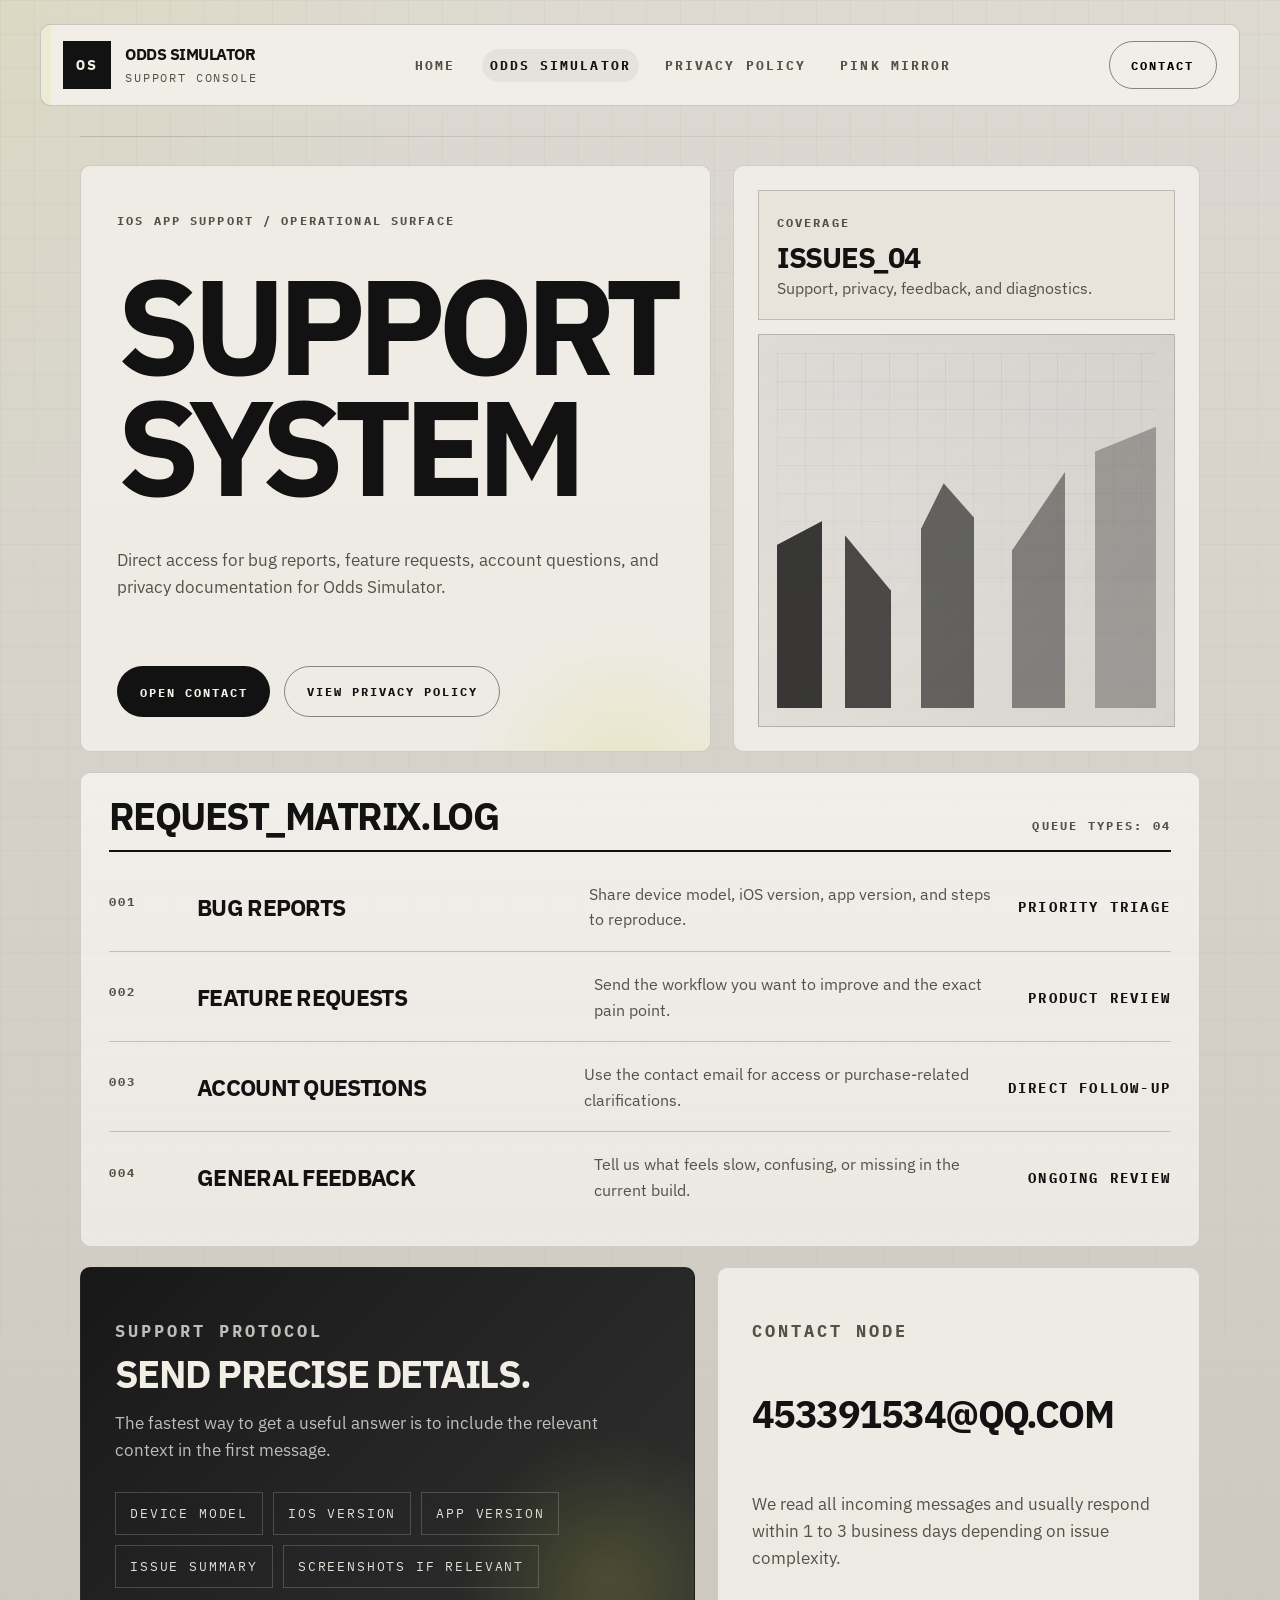
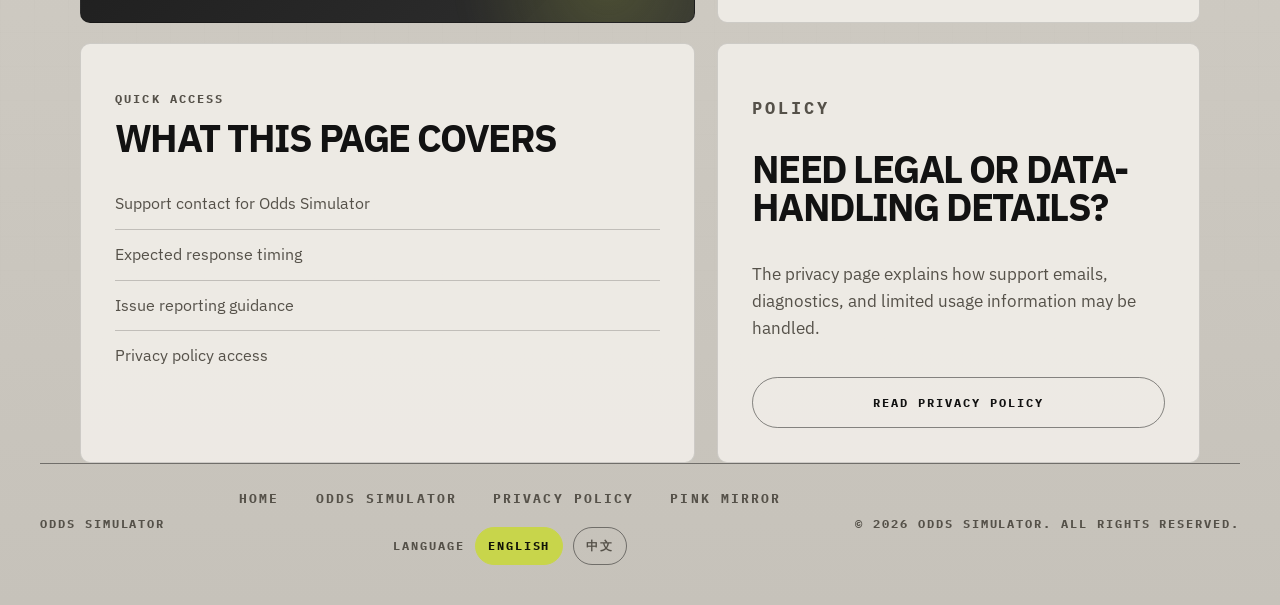
==== commit 3e7067a2: "add Pink Mirror product page with privacy policy" ====
--- a/odds-simulator.html
+++ b/odds-simulator.html
@@ -32,6 +32,7 @@
         <a href="index.html" data-i18n="nav.home">Home</a>
         <a href="odds-simulator.html" aria-current="page" data-i18n="nav.odds">Odds Simulator</a>
         <a href="privacy.html" data-i18n="nav.privacy">Privacy Policy</a>
+        <a href="pink-mirror.html">Pink Mirror</a>
       </nav>
 
       <button type="button" class="header-cta" data-open-contact data-i18n="header.contact">Contact</button>
@@ -150,6 +151,7 @@
           <a href="index.html" data-i18n="nav.home">Home</a>
           <a href="odds-simulator.html" data-i18n="nav.odds">Odds Simulator</a>
           <a href="privacy.html" data-i18n="nav.privacy">Privacy Policy</a>
+          <a href="pink-mirror.html">Pink Mirror</a>
         </div>
         <div class="language-switcher" role="group" aria-label="Language switcher" data-i18n-attr="aria-label:footer.languageAria">
           <span class="language-label" data-i18n="footer.language">Language</span>
